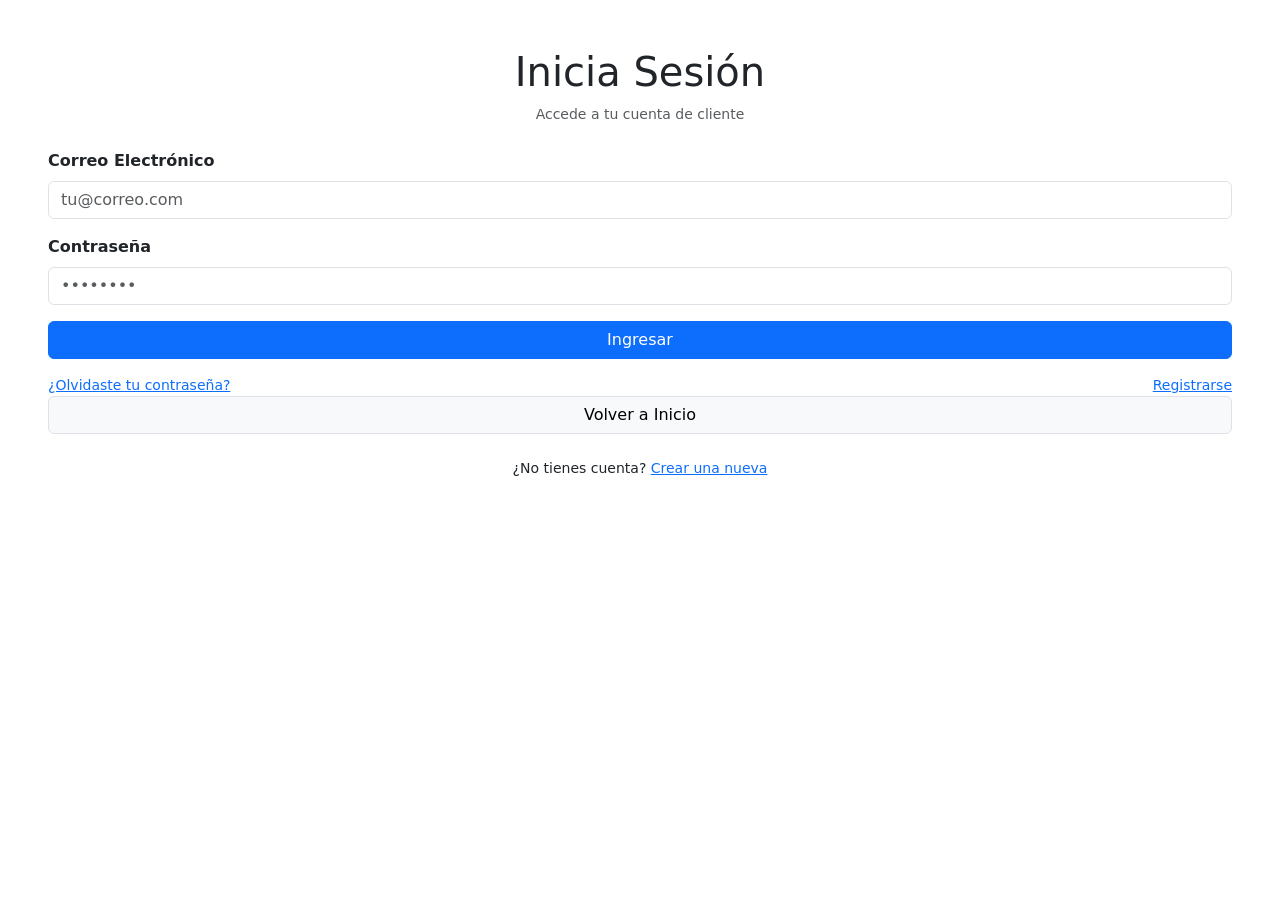
==== pages/auth/Login_Cliente_boostrap.html @ 5ee1ae73 "pagina de login y como es boostrap" ====
<!DOCTYPE html>
<html lang="es">
<head>
    <meta charset="UTF-8">
    <meta name="viewport" content="width=device-width, initial-scale=1.0">
    <title>Login - Cliente</title>
    <link href="https://cdn.jsdelivr.net/npm/bootstrap@5.3.0/dist/css/bootstrap.min.css" rel="stylesheet">
    <link rel="stylesheet" href="../../assets/css/loginClienteB.css">
</head>
<body>
    <main class="login-container p-5">
        <article>
            <header class="text-center mb-4">
                <h1 class="login-header">Inicia Sesión</h1>
                <p class="text-muted small">Accede a tu cuenta de cliente</p>
            </header>
            <form>
                <div class="mb-3">
                    <label for="email" class="form-label fw-semibold">Correo Electrónico</label>
                    <input type="email" class="form-control" id="email" placeholder="tu@correo.com" required>
                </div>

                <div class="mb-3">
                    <label for="password" class="form-label fw-semibold">Contraseña</label>
                    <input type="password" class="form-control" id="password" placeholder="••••••••" required>
                </div>

                <button type="submit" class="btn btn-primary btn-ingresar w-100">Ingresar</button>

                <div class="d-flex justify-content-between mt-3 small">
                    <a href="#recuperar">¿Olvidaste tu contraseña?</a>
                    <a href="#registrarse">Registrarse</a>
                </div>

                <button type="button" class="btn btn-light btn-inicio w-100 border" onclick="window.location.href='../../index.html'">Volver a Inicio</button>
            </form>
            <footer class="text-center mt-4 small">
                ¿No tienes cuenta? <a href="#registrarse">Crear una nueva</a>
            </footer>
        </article>
    </main>
    <script src="https://cdn.jsdelivr.net/npm/bootstrap@5.3.0/dist/js/bootstrap.bundle.min.js"></script>
</body>
</html>
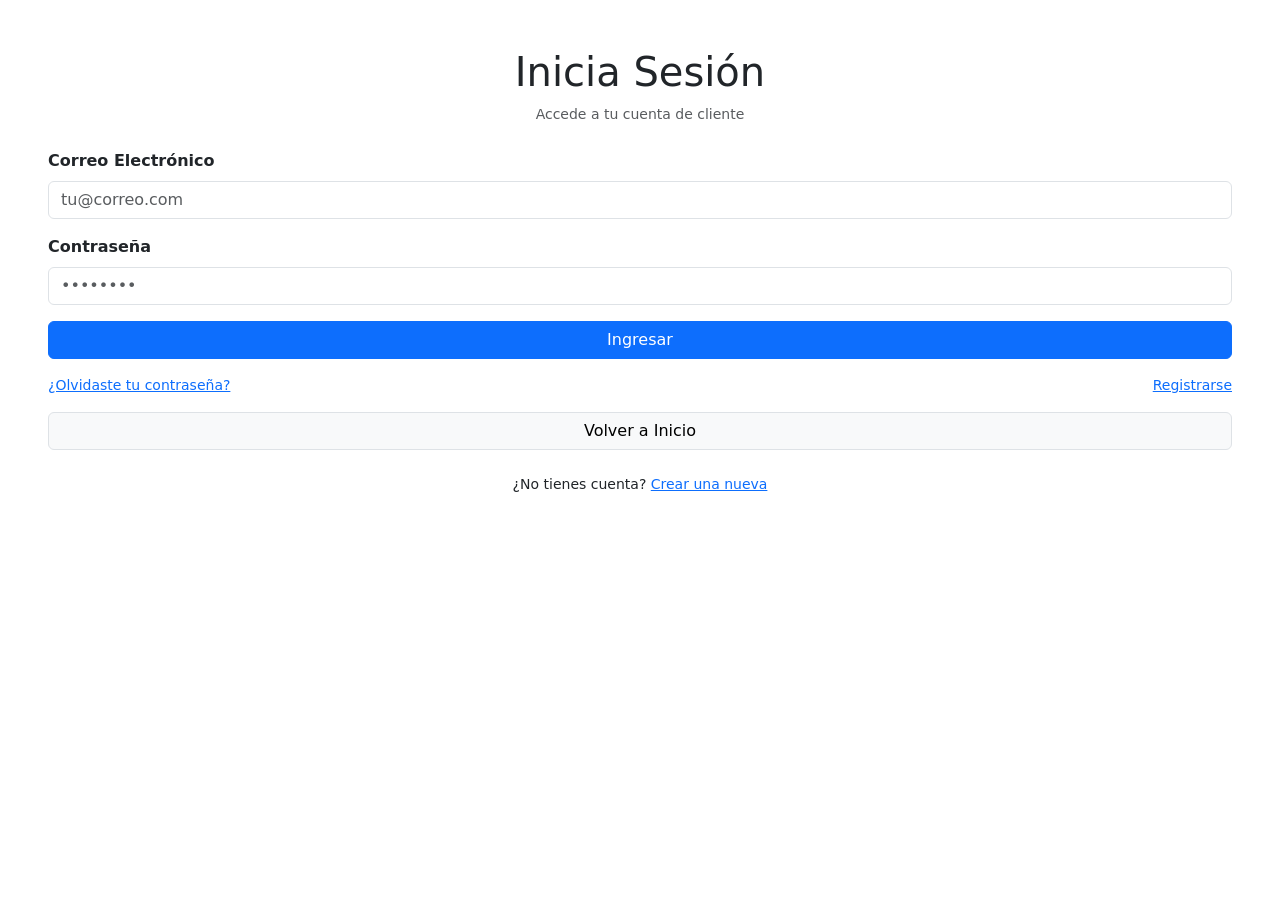
==== commit 4ee1bd79: "agregando js" ====
--- a/pages/auth/Login_Cliente_boostrap.html
+++ b/pages/auth/Login_Cliente_boostrap.html
@@ -14,16 +14,21 @@
                 <h1 class="login-header">Inicia Sesión</h1>
                 <p class="text-muted small">Accede a tu cuenta de cliente</p>
             </header>
-            <form>
+
+            <form id="loginForm">
                 <div class="mb-3">
                     <label for="email" class="form-label fw-semibold">Correo Electrónico</label>
-                    <input type="email" class="form-control" id="email" placeholder="tu@correo.com" required>
+                    <input type="email" class="form-control" id="email" placeholder="tu@correo.com" >
+                    <div id="emailError" class="text-danger small mt-1"></div>
                 </div>
 
                 <div class="mb-3">
                     <label for="password" class="form-label fw-semibold">Contraseña</label>
-                    <input type="password" class="form-control" id="password" placeholder="••••••••" required>
+                    <input type="password" class="form-control" id="password" placeholder="••••••••" >
+                    <div id="passwordError" class="text-danger small mt-1"></div>
                 </div>
+
+                <div id="loginMessage" class="text-danger small mb-3"></div>
 
                 <button type="submit" class="btn btn-primary btn-ingresar w-100">Ingresar</button>
 
@@ -32,13 +37,18 @@
                     <a href="#registrarse">Registrarse</a>
                 </div>
 
-                <button type="button" class="btn btn-light btn-inicio w-100 border" onclick="window.location.href='../../index.html'">Volver a Inicio</button>
+                <button type="button" class="btn btn-light btn-inicio w-100 border mt-3" onclick="window.location.href='../../index.html'">
+                    Volver a Inicio
+                </button>
             </form>
+
             <footer class="text-center mt-4 small">
                 ¿No tienes cuenta? <a href="#registrarse">Crear una nueva</a>
             </footer>
         </article>
     </main>
+
     <script src="https://cdn.jsdelivr.net/npm/bootstrap@5.3.0/dist/js/bootstrap.bundle.min.js"></script>
+    <script src="../../assets/js/login.js"></script>
 </body>
-</html>
+</html>
